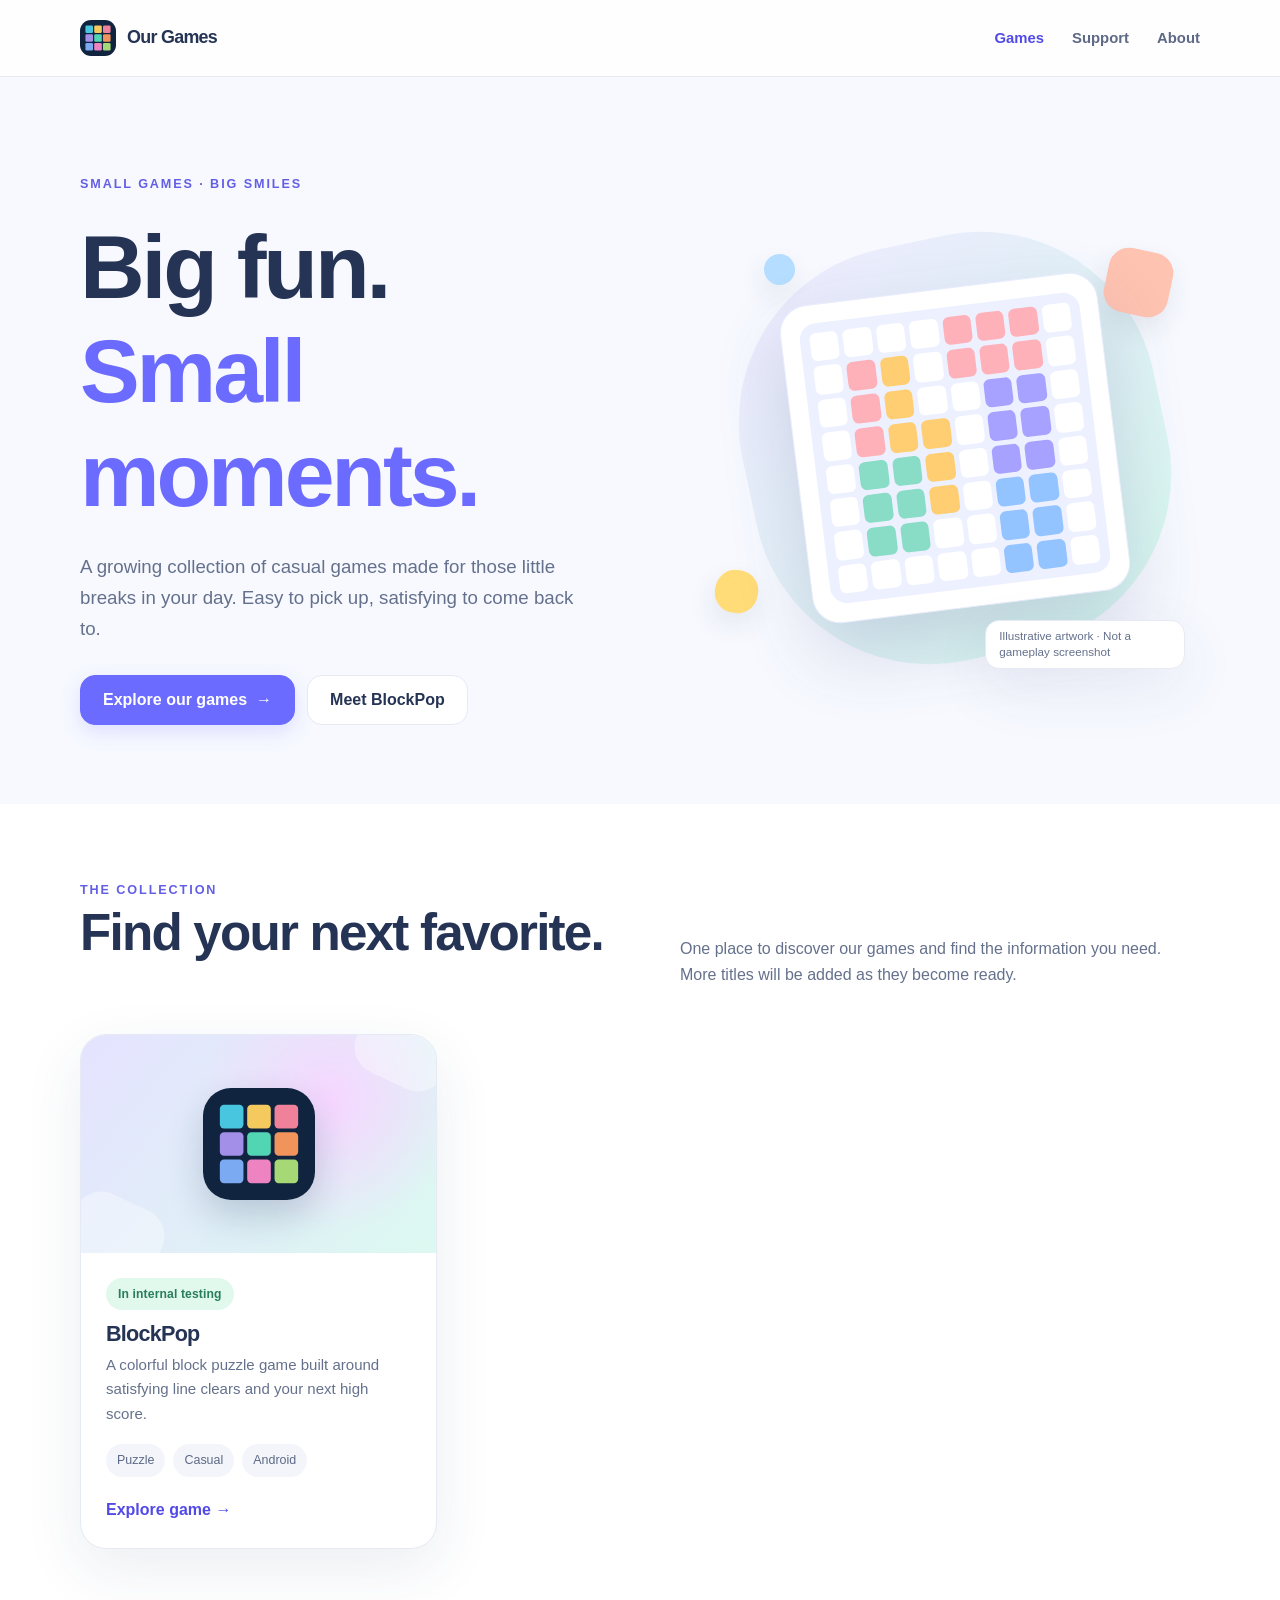
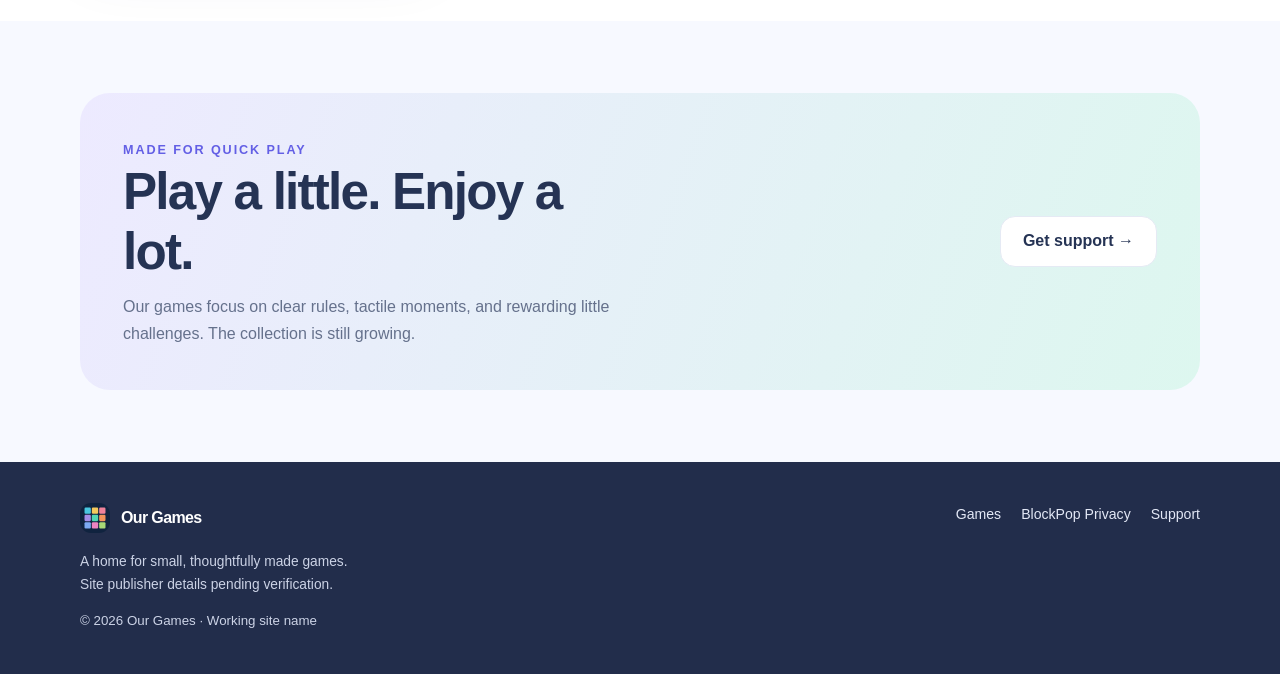
==== index.html @ e124877c "Build casual games portfolio with BlockPop and privacy draft" ====
<!doctype html>
<html lang="en">
<head>
<meta charset="utf-8"><meta name="viewport" content="width=device-width,initial-scale=1">
<meta name="description" content="Discover BlockPop and future casual puzzle games. Browse games, privacy policies, and support.">
<title>Discover casual games | Our Games</title>
<link rel="icon" type="image/svg+xml" href="assets/blockpop-icon.svg">
<link rel="stylesheet" href="assets/styles.css">
</head>
<body>
<a class="skip" href="#main">Skip to content</a>
<header class="site-header"><div class="container topbar">
  <a class="brand" href="./" aria-label="Our Games home"><img class="brand-icon" src="assets/blockpop-icon.svg" alt="">Our Games</a>
  <nav class="main-nav" aria-label="Main navigation">
    <a href="./#games" aria-current="page">Games</a>
    <a href="support.html">Support</a>
    <a href="./#about">About</a>
  </nav>
</div></header>
<main id="main">
<section class="hero"><div class="container hero-layout">
  <div><span class="eyebrow">Small games · Big smiles</span>
    <h1>Big fun.<br><span class="accent">Small moments.</span></h1>
    <p class="lede">A growing collection of casual games made for those little breaks in your day. Easy to pick up, satisfying to come back to.</p>
    <div class="actions"><a class="button" href="#games">Explore our games <span aria-hidden="true">→</span></a><a class="button ghost" href="blockpop/">Meet BlockPop</a></div>
  </div>
  <div class="hero-visual" aria-label="Decorative illustration inspired by colorful block puzzles">
    <span class="float-dot dot-1" aria-hidden="true"></span><span class="float-dot dot-2" aria-hidden="true"></span><span class="float-dot dot-3" aria-hidden="true"></span>
    <div class="game-board" aria-hidden="true"><div class="board-grid" data-board></div></div>
    <span class="board-caption">Illustrative artwork · Not a gameplay screenshot</span>
  </div>
</div></section>
<section class="section section-alt" id="games"><div class="container">
  <div class="section-head"><div><span class="eyebrow">The collection</span><h2>Find your next favorite.</h2></div>
    <p>One place to discover our games and find the information you need. More titles will be added as they become ready.</p>
  </div>
  <div class="games" data-game-catalog>
    <article class="game-card"><div class="game-card-art"><img class="game-icon" src="assets/blockpop-icon.svg" width="112" height="112" alt="BlockPop app icon"></div>
      <div class="game-card-copy"><span class="badge mint">In internal testing</span><h3>BlockPop</h3>
      <p>A colorful block puzzle game built around satisfying line clears and your next high score.</p>
      <div class="pill-row"><span class="pill">Puzzle</span><span class="pill">Casual</span><span class="pill">Android</span></div>
      <a class="text-link" href="blockpop/">Explore game →</a></div>
    </article>
  </div>
</div></section>
<section class="section" id="about"><div class="container">
  <div class="info-strip"><div><span class="eyebrow">Made for quick play</span>
  <h2>Play a little. Enjoy a lot.</h2><p>Our games focus on clear rules, tactile moments, and rewarding little challenges. The collection is still growing.</p></div>
  <a class="button ghost" href="support.html">Get support →</a></div>
</div></section>
<script src="assets/site.js" defer></script>
</main>
<footer class="footer"><div class="container footer-inner">
  <div><a class="brand" href="./"><img class="brand-icon" src="assets/blockpop-icon.svg" alt="">Our Games</a><p class="small" style="max-width:390px;margin:10px 0">A home for small, thoughtfully made games.<br>Site publisher details pending verification.</p><small>© 2026 Our Games · Working site name</small></div>
  <nav class="footer-links" aria-label="Footer navigation">
    <a href="#games">Games</a>
    <a href="blockpop/privacy.html">BlockPop Privacy</a>
    <a href="support.html">Support</a>
  </nav>
</div></footer>
</body></html>
---- assets/styles.css ----
:root{color-scheme:light;--ink:#253354;--muted:#65718c;--line:#e5eaf4;--paper:#fff;--bg:#f7f9ff;--purple:#6c6bff;--purple-deep:#524ae6;--mint:#9be9ca;--rose:#ffb7c2;--yellow:#ffe39a;--shadow:0 20px 60px rgba(49,65,108,.09)}
*{box-sizing:border-box}html{scroll-behavior:smooth}body{margin:0;color:var(--ink);background:var(--bg);font:16px/1.65 -apple-system,BlinkMacSystemFont,"Segoe UI",Arial,sans-serif}a{color:inherit}a:focus-visible,button:focus-visible{outline:3px solid var(--purple);outline-offset:4px}img{max-width:100%;display:block}h1,h2,h3,p{margin-top:0}h1,h2,h3{line-height:1.16;letter-spacing:-.035em}h1{font-size:clamp(2.9rem,7.1vw,5.6rem)}h2{font-size:clamp(2rem,4.5vw,3.2rem)}h3{font-size:1.35rem}p{color:var(--muted)}.container{width:min(1120px,calc(100% - 44px));margin:auto}.skip{position:absolute;left:-1000px;top:10px;background:white;padding:12px;z-index:20}.skip:focus{left:12px}.site-header{background:rgba(255,255,255,.81);border-bottom:1px solid var(--line);backdrop-filter:blur(16px);position:sticky;top:0;z-index:10}.topbar{min-height:76px;display:flex;align-items:center;justify-content:space-between;gap:22px}.brand{display:inline-flex;gap:11px;align-items:center;text-decoration:none;font-weight:900;font-size:1.12rem;letter-spacing:-.04em}.brand-icon{width:36px;height:36px;border-radius:11px}.main-nav{display:flex;align-items:center;gap:28px}.main-nav a{font-size:.93rem;text-decoration:none;font-weight:700;color:#5e6985}.main-nav a:hover,.main-nav a[aria-current="page"]{color:var(--purple-deep)}.button{display:inline-flex;align-items:center;justify-content:center;gap:9px;min-height:46px;padding:11px 22px;border-radius:15px;background:var(--purple);color:white;font-weight:800;text-decoration:none;box-shadow:0 7px 20px rgba(108,107,255,.18);border:1px solid var(--purple);transition:transform .2s,box-shadow .2s}.button:hover{transform:translateY(-2px);box-shadow:0 12px 24px rgba(108,107,255,.24)}.button.ghost{color:var(--ink);background:white;border-color:var(--line);box-shadow:none}.button.disabled{background:#e6eaf2;color:#727e96;border-color:#e6eaf2;box-shadow:none;cursor:not-allowed}.badge{display:inline-block;border-radius:999px;padding:6px 12px;font-size:.76rem;letter-spacing:.01em;font-weight:800;background:#eceaff;color:#615ce6}.badge.mint{background:#e1f8ec;color:#287d5c}.badge.peach{background:#fff2dd;color:#9d661d}.eyebrow{font-size:.79rem;text-transform:uppercase;font-weight:900;letter-spacing:.15em;color:#635fe5}.muted{color:var(--muted)}.hero{padding:93px 0 79px;overflow:hidden}.hero-layout{display:grid;grid-template-columns:1.08fr .92fr;align-items:center;gap:55px}.hero h1{margin:20px 0 24px;max-width:680px}.hero .lede{font-size:1.17rem;max-width:510px}.accent{color:var(--purple)}.actions{display:flex;gap:12px;flex-wrap:wrap;margin-top:30px}.hero-visual{min-height:460px;position:relative;display:flex;align-items:center;justify-content:center;isolation:isolate}.hero-visual:before{content:"";position:absolute;width:420px;height:420px;max-width:100%;border-radius:42%;background:linear-gradient(145deg,#eeeaff,#d5f8ee);transform:rotate(-12deg);z-index:-1}.float-dot{position:absolute;border-radius:20px;box-shadow:0 12px 28px rgba(40,40,80,.09);transform:rotate(12deg)}.dot-1{width:65px;height:65px;background:#ffc3b1;top:7%;right:6%}.dot-2{width:43px;height:43px;background:#ffdc77;bottom:14%;left:1%}.dot-3{width:31px;height:31px;background:#b4ddff;top:8%;left:11%}.game-board{width:320px;max-width:75%;aspect-ratio:1;background:white;padding:18px;border-radius:28px;box-shadow:0 32px 72px rgba(71,77,129,.19);transform:rotate(-7deg);border:1px solid #e9edfc}.board-grid{display:grid;grid-template-columns:repeat(8,1fr);gap:5px;width:100%;height:100%;background:#edf1ff;border-radius:17px;padding:10px}.board-grid span{border-radius:6px;background:#fff}.board-grid .c1{background:#ffb1ba}.board-grid .c2{background:#ffce73}.board-grid .c3{background:#a7a1ff}.board-grid .c4{background:#89dcc6}.board-grid .c5{background:#94c4ff}.board-caption{position:absolute;bottom:9px;right:3%;background:white;border:1px solid var(--line);border-radius:14px;padding:7px 13px;color:var(--muted);font-size:.73rem;max-width:200px;line-height:1.4;box-shadow:var(--shadow)}.section{padding:72px 0}.section-alt{background:#fff}.section-head{display:flex;justify-content:space-between;align-items:end;gap:30px;margin-bottom:30px}.section-head p{max-width:520px}.games{display:grid;grid-template-columns:repeat(auto-fill,minmax(280px,1fr));gap:24px}.game-card{background:white;border:1px solid var(--line);border-radius:26px;overflow:hidden;box-shadow:var(--shadow);transition:transform .2s}.game-card:hover{transform:translateY(-4px)}.game-card-art{background:radial-gradient(circle at 70% 30%,#f6d6ff,transparent 45%),linear-gradient(130deg,#e5e3ff,#dcf9f1);min-height:218px;display:flex;align-items:center;justify-content:center;position:relative;overflow:hidden}.game-card-art:before,.game-card-art:after{position:absolute;content:"";width:95px;height:95px;border-radius:28px;transform:rotate(25deg);background:rgba(255,255,255,.35)}.game-card-art:before{left:-18px;bottom:-40px}.game-card-art:after{right:-20px;top:-45px}.game-icon{width:112px;height:112px;border-radius:28px;box-shadow:0 16px 36px rgba(25,44,89,.2);z-index:1}.game-card-copy{padding:25px}.game-card h3{margin:11px 0 6px}.game-card p{font-size:.94rem;min-height:50px}.text-link{font-weight:800;color:var(--purple-deep);text-decoration:none}.text-link:hover{text-decoration:underline}.pill-row{display:flex;gap:8px;flex-wrap:wrap;margin:17px 0 20px}.pill{font-size:.78rem;background:#f3f5fa;color:#5d6a85;padding:6px 11px;border-radius:999px}.info-strip{border-radius:30px;background:linear-gradient(110deg,#edeaff,#ddf7ef);padding:43px;display:flex;justify-content:space-between;align-items:center;gap:30px}.info-strip h2{max-width:520px;margin-bottom:13px}.info-strip p{margin-bottom:0;max-width:550px}.footer{background:#222d4b;color:#fff;padding:41px 0}.footer .brand{font-size:1rem}.footer .brand-icon{width:30px;height:30px}.footer p,.footer small{color:#ccd3e6}.footer-inner{display:flex;justify-content:space-between;gap:20px;flex-wrap:wrap}.footer-links{display:flex;gap:20px;align-items:start;flex-wrap:wrap}.footer-links a{text-decoration:none;color:#e3e8f6;font-size:.88rem}.footer-links a:hover{text-decoration:underline}.page-hero{padding:70px 0 40px}.page-hero h1{font-size:clamp(2.5rem,5vw,4.2rem);max-width:790px;margin:16px 0}.page-hero p{font-size:1.1rem;max-width:710px}.feature-hero{display:grid;grid-template-columns:1fr 1fr;align-items:center;gap:50px}.feature-art{min-height:390px;border-radius:34px;background:radial-gradient(circle at 22% 24%,#e6d8ff 0,transparent 44%),radial-gradient(circle at 70% 72%,#cef6e6 0,transparent 43%),#ecf2ff;display:flex;align-items:center;justify-content:center;position:relative}.feature-art img{height:180px;width:180px;border-radius:45px;box-shadow:0 20px 38px rgba(30,50,100,.2)}.art-note{font-size:.72rem;position:absolute;bottom:20px;left:20px;right:20px;text-align:center;color:#65718c}.three-up{display:grid;grid-template-columns:repeat(3,1fr);gap:19px}.feature-box{background:white;border:1px solid var(--line);border-radius:23px;padding:27px}.feature-icon{display:flex;justify-content:center;align-items:center;border-radius:17px;background:#eceaff;color:#605cec;width:46px;height:46px;font-size:1.5rem;font-weight:900;margin-bottom:17px}.feature-box p{margin-bottom:0}.page-content{padding:15px 0 82px}.readable{max-width:850px}.document-card{background:#fff;border:1px solid var(--line);border-radius:28px;padding:clamp(24px,5vw,52px);box-shadow:var(--shadow)}.document-card h2{font-size:1.45rem;margin:34px 0 12px}.document-card h3{font-size:1.1rem;margin:24px 0 10px}.document-card p,.document-card li{color:#51617c}.document-card ul{padding-left:22px}.document-card a{color:#5149d8;overflow-wrap:anywhere}.notice{border:1px solid #f0d194;background:#fff8e8;color:#704e17;border-radius:18px;padding:19px 21px;margin:24px 0}.notice strong{color:#7e4e12}.notice p{color:#704e17;margin:8px 0 0}.todo{background:#fff3e3;color:#8a551f;border-radius:6px;padding:2px 5px;font-weight:700}.muted-panel{background:#f2f5fa;border-radius:16px;padding:19px 22px}.muted-panel p:last-child{margin:0}.contact-panel{border:1px dashed #b6bce8;background:#f4f3ff;border-radius:19px;padding:23px}.contact-panel p:last-child{margin-bottom:0}.rule{border:0;border-top:1px solid var(--line);margin:35px 0}.kicker{margin:0;font-size:.85rem}.status-line{display:flex;align-items:center;gap:10px;flex-wrap:wrap}.faq details{background:white;border:1px solid var(--line);border-radius:15px;margin-bottom:12px;padding:17px 22px}.faq summary{cursor:pointer;font-weight:800}.faq p{margin:11px 0 0}.small{font-size:.86rem}.link-list{display:flex;gap:12px;flex-wrap:wrap;margin-top:24px}
@media(max-width:760px){.container{width:min(100% - 32px,1120px)}.topbar{min-height:69px}.main-nav{gap:15px}.main-nav a{font-size:.83rem}.hero{padding:54px 0}.hero-layout,.feature-hero{grid-template-columns:1fr;gap:28px}.hero-visual{min-height:330px}.hero-visual:before{width:310px;height:310px}.game-board{width:264px}.board-caption{bottom:0}.section{padding:54px 0}.section-head{display:block}.info-strip{display:block;padding:27px}.info-strip .button{margin-top:22px}.three-up{grid-template-columns:1fr}.feature-art{min-height:280px}.feature-art img{width:140px;height:140px;border-radius:33px}.page-hero{padding:47px 0 24px}.footer-inner{flex-direction:column}.document-card{border-radius:19px}}
@media(max-width:410px){.main-nav{gap:11px}.main-nav a{font-size:.76rem}.brand{font-size:.99rem}.brand-icon{width:30px;height:30px}.hero h1{font-size:2.65rem}.button{width:100%}.actions{display:grid}.board-caption{right:0}.info-strip .button{width:auto}}
@media(prefers-reduced-motion:reduce){*,*:before,*:after{animation:none!important;transition:none!important;scroll-behavior:auto!important}}
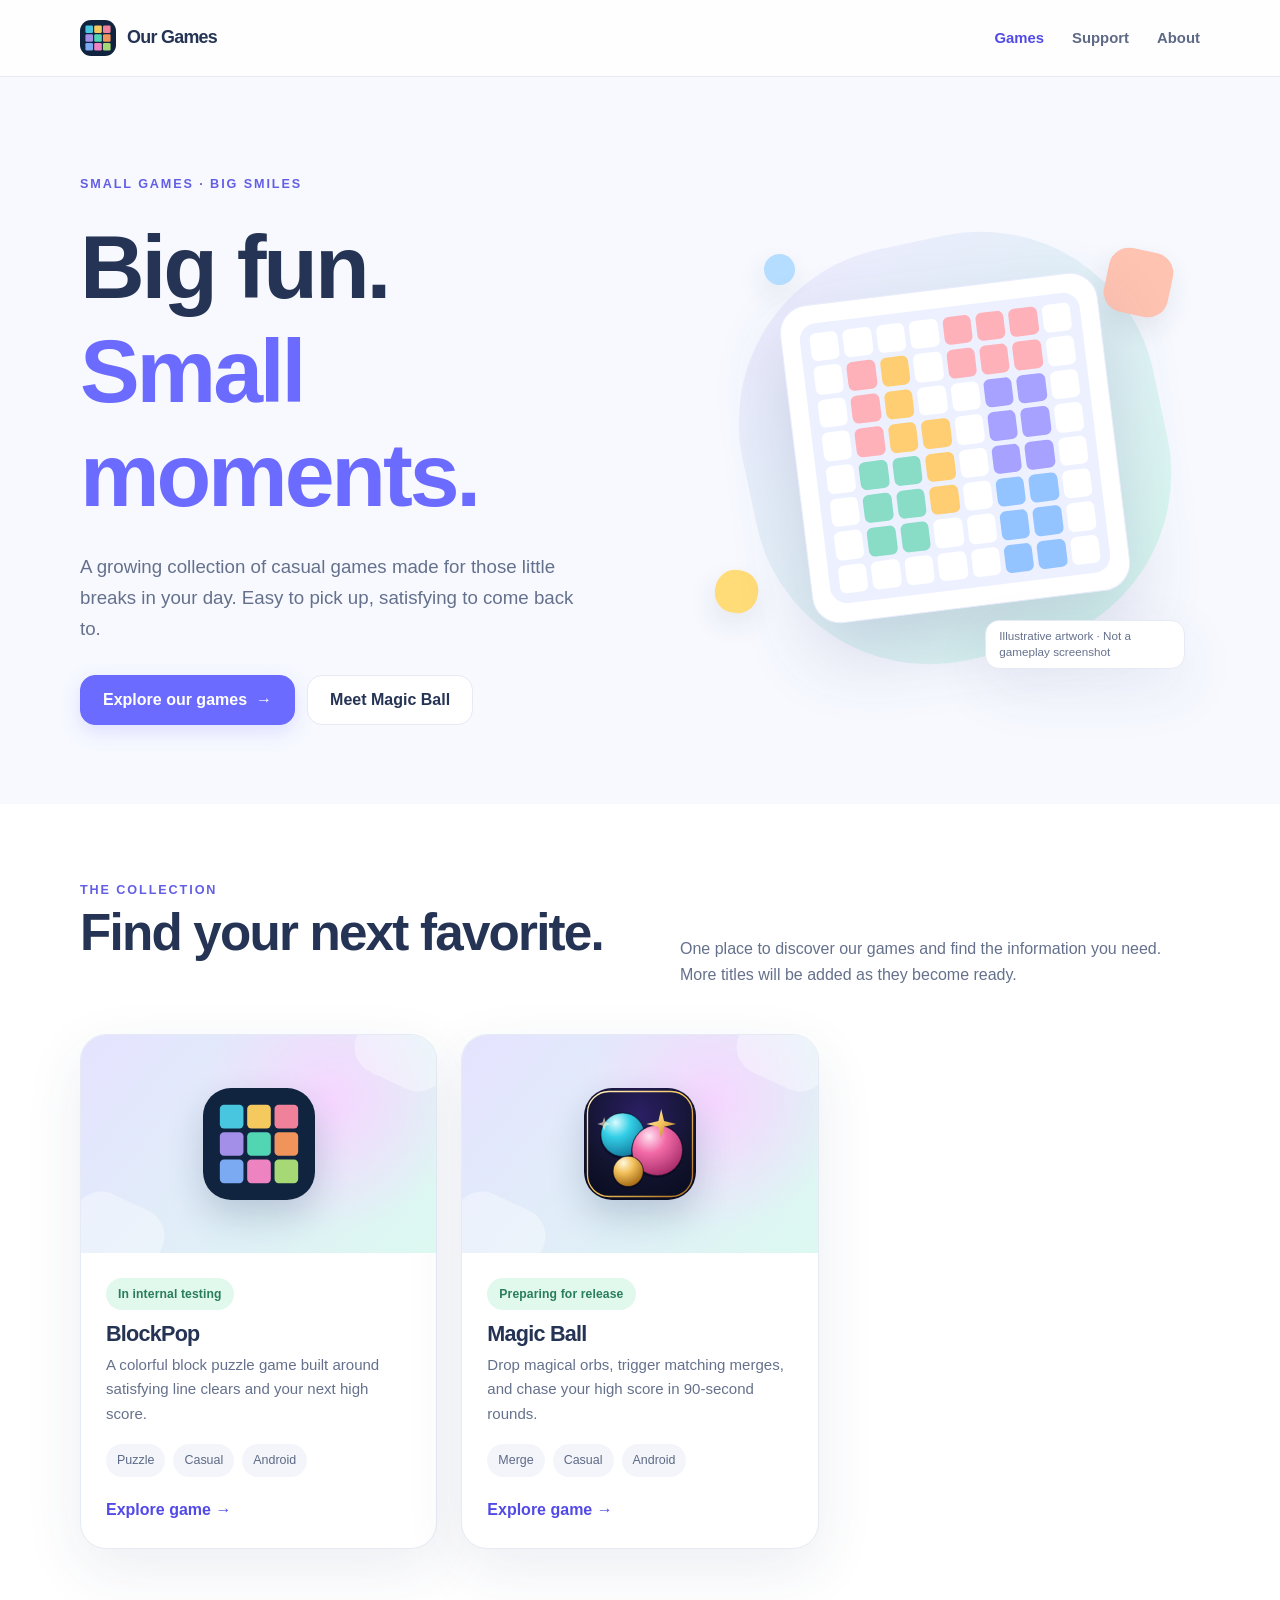
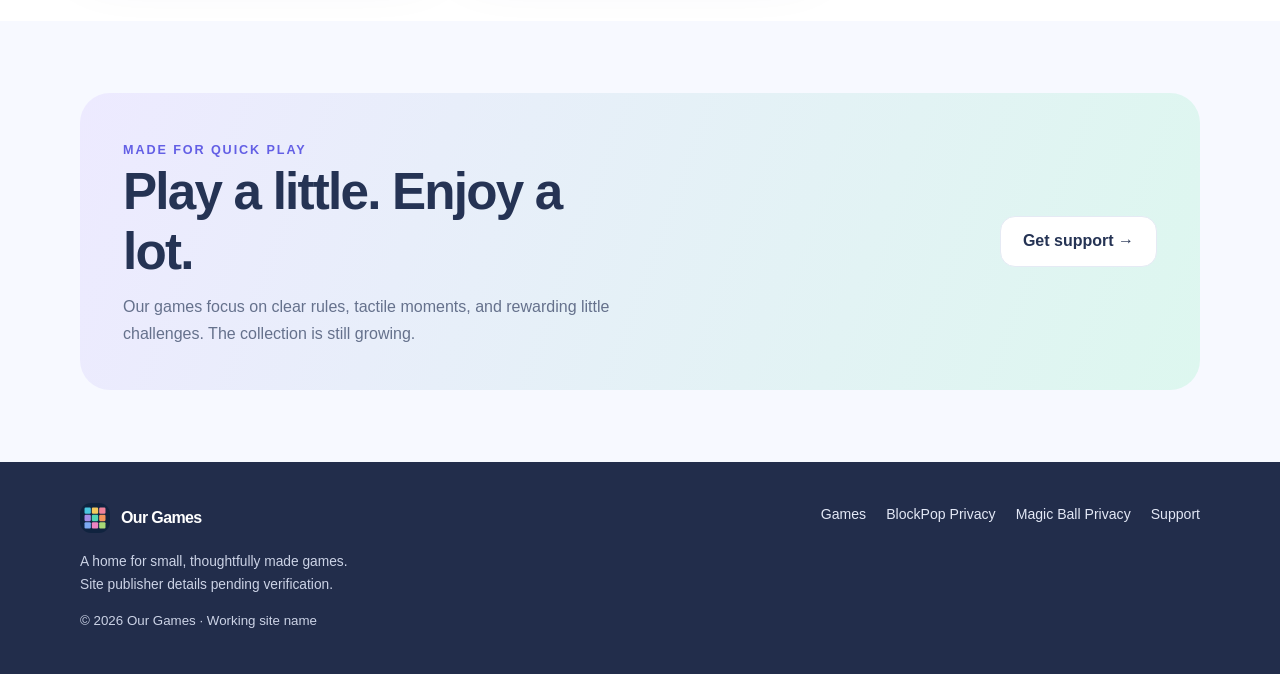
==== commit 2f4013ca: "Add Magic Ball game page and pre-release privacy draft" ====
--- a/index.html
+++ b/index.html
@@ -2,7 +2,7 @@
 <html lang="en">
 <head>
 <meta charset="utf-8"><meta name="viewport" content="width=device-width,initial-scale=1">
-<meta name="description" content="Discover BlockPop and future casual puzzle games. Browse games, privacy policies, and support.">
+<meta name="description" content="Discover BlockPop and Magic Ball, our growing collection of casual games. Browse details, privacy policies, and support.">
 <title>Discover casual games | Our Games</title>
 <link rel="icon" type="image/svg+xml" href="assets/blockpop-icon.svg">
 <link rel="stylesheet" href="assets/styles.css">
@@ -22,7 +22,7 @@
   <div><span class="eyebrow">Small games · Big smiles</span>
     <h1>Big fun.<br><span class="accent">Small moments.</span></h1>
     <p class="lede">A growing collection of casual games made for those little breaks in your day. Easy to pick up, satisfying to come back to.</p>
-    <div class="actions"><a class="button" href="#games">Explore our games <span aria-hidden="true">→</span></a><a class="button ghost" href="blockpop/">Meet BlockPop</a></div>
+    <div class="actions"><a class="button" href="#games">Explore our games <span aria-hidden="true">→</span></a><a class="button ghost" href="magicball/">Meet Magic Ball</a></div>
   </div>
   <div class="hero-visual" aria-label="Decorative illustration inspired by colorful block puzzles">
     <span class="float-dot dot-1" aria-hidden="true"></span><span class="float-dot dot-2" aria-hidden="true"></span><span class="float-dot dot-3" aria-hidden="true"></span>
@@ -41,6 +41,12 @@
       <div class="pill-row"><span class="pill">Puzzle</span><span class="pill">Casual</span><span class="pill">Android</span></div>
       <a class="text-link" href="blockpop/">Explore game →</a></div>
     </article>
+    <article class="game-card"><div class="game-card-art"><img class="game-icon" src="assets/magicball-icon.svg" width="112" height="112" alt="Magic Ball project vector artwork"></div>
+      <div class="game-card-copy"><span class="badge peach">Preparing for release</span><h3>Magic Ball</h3>
+      <p>Drop magical orbs, trigger matching merges, and chase your high score in 90-second rounds.</p>
+      <div class="pill-row"><span class="pill">Merge</span><span class="pill">Casual</span><span class="pill">Android</span></div>
+      <a class="text-link" href="magicball/">Explore game →</a></div>
+    </article>
   </div>
 </div></section>
 <section class="section" id="about"><div class="container">
@@ -55,6 +61,7 @@
   <nav class="footer-links" aria-label="Footer navigation">
     <a href="#games">Games</a>
     <a href="blockpop/privacy.html">BlockPop Privacy</a>
+    <a href="magicball/privacy.html">Magic Ball Privacy</a>
     <a href="support.html">Support</a>
   </nav>
 </div></footer>
